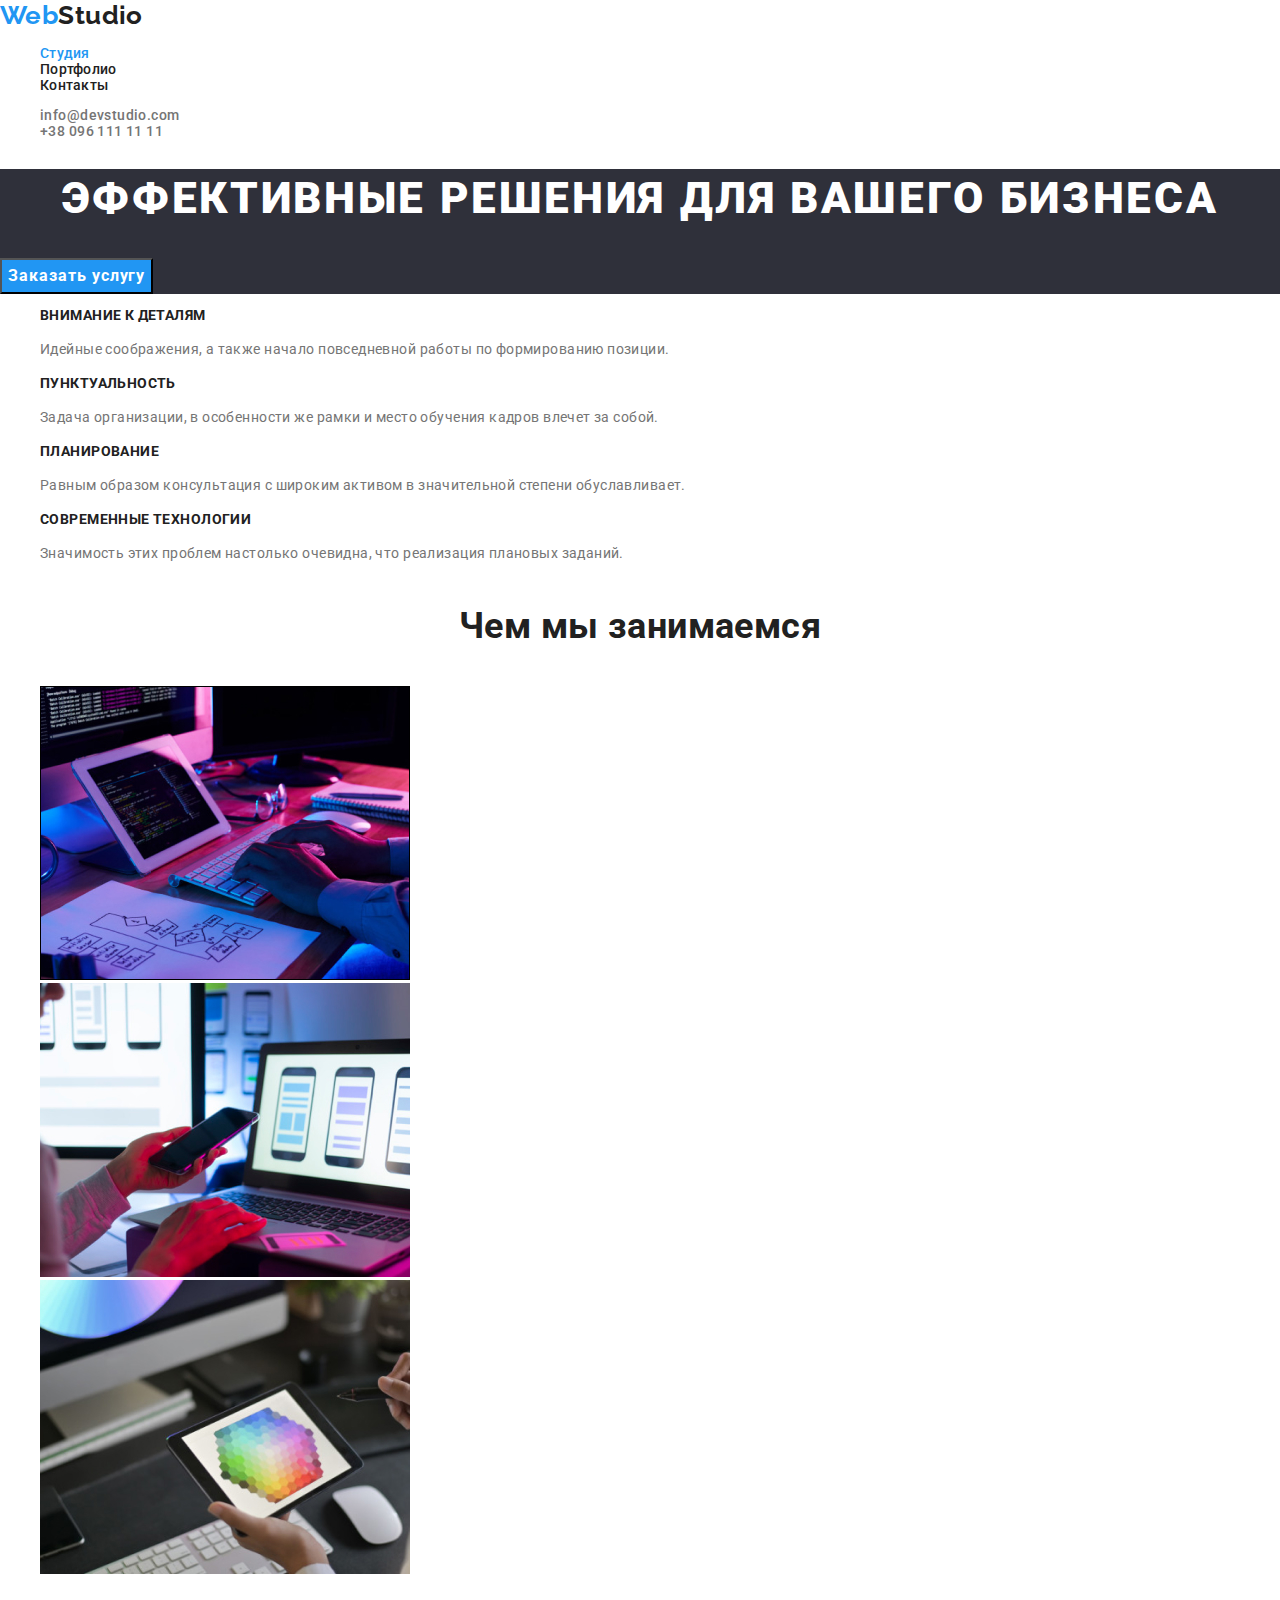
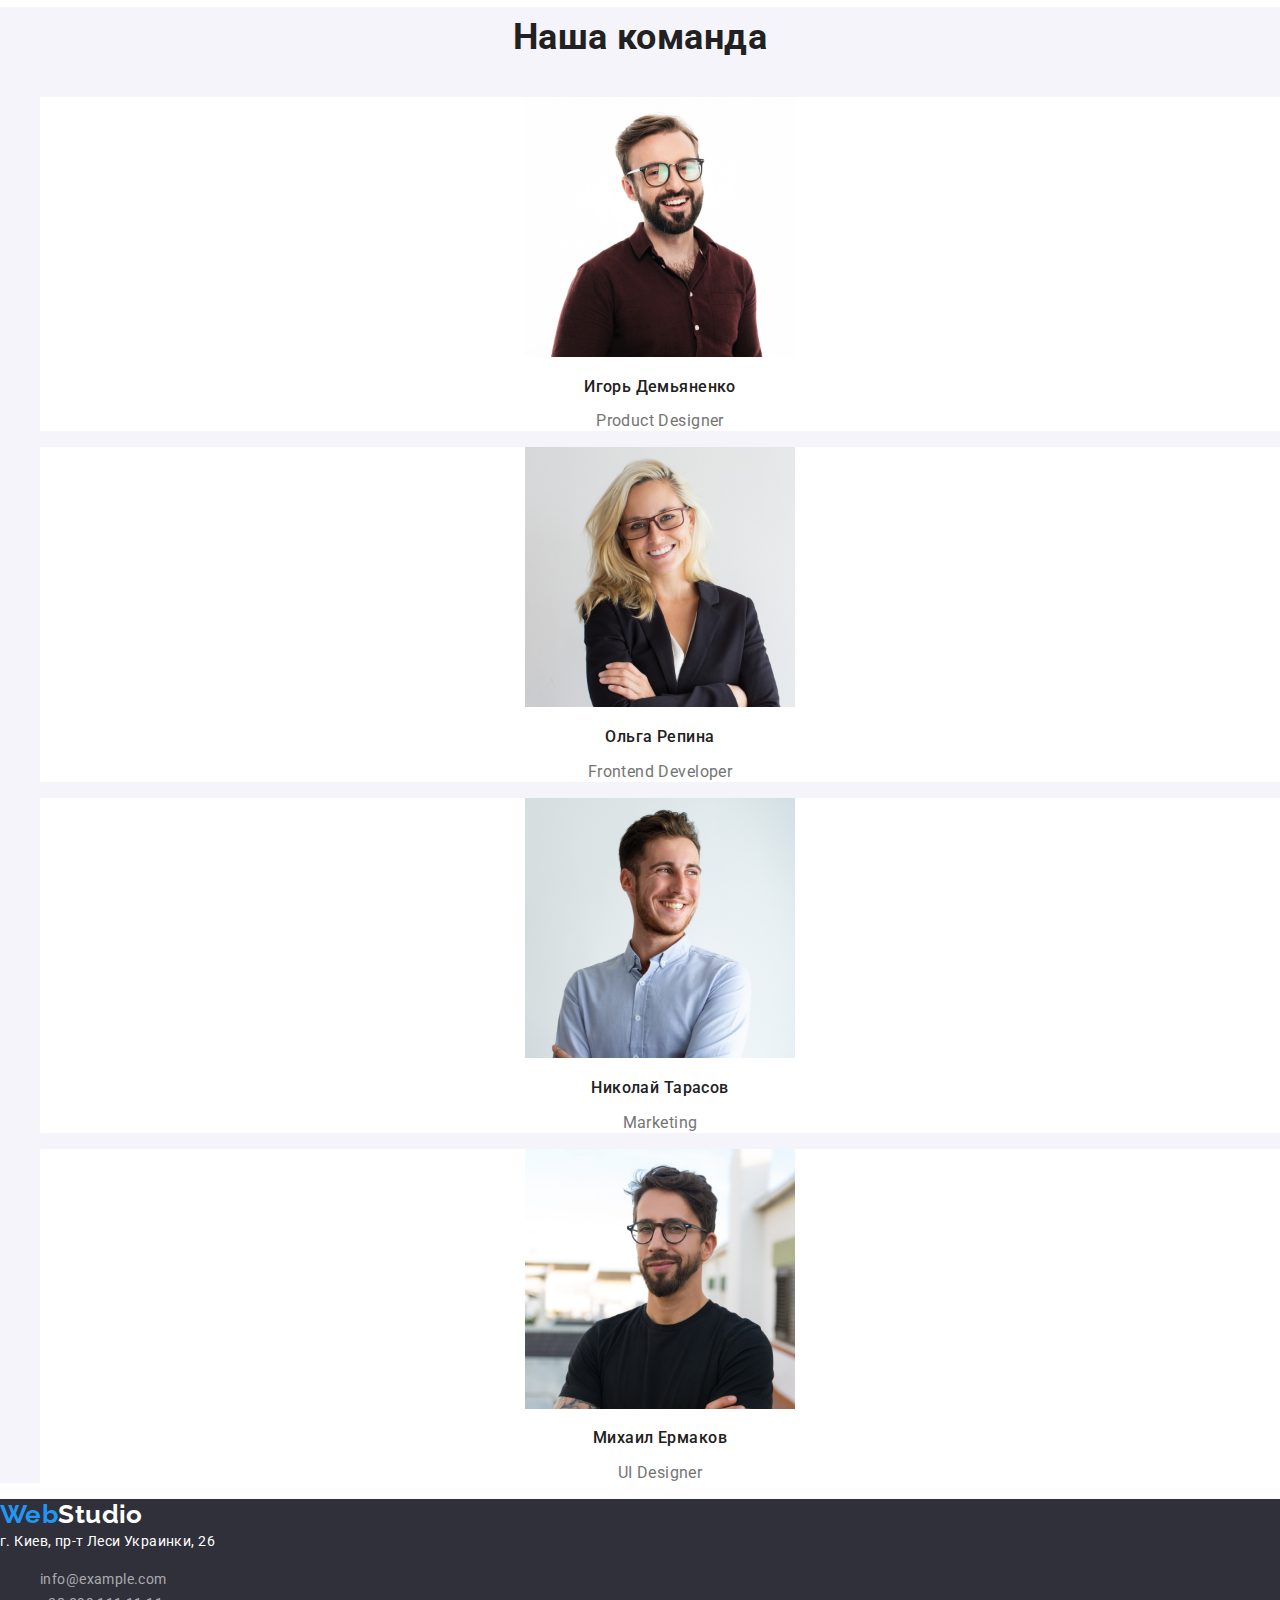
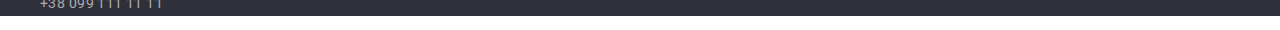
==== index.html @ 25080ac5 "Копирует файлы с 2 ДЗ" ====
<!DOCTYPE html>
<html lang="ru">
<head>
    <meta charset="UTF-8">
    <meta name="viewport" content="width=device-width, initial-scale=1.0">
    <title>Web Studio</title>
    <link rel="stylesheet" href="https://cdnjs.cloudflare.com/ajax/libs/modern-normalize/1.0.0/modern-normalize.min.css">
    <link rel="preconnect" href="https://fonts.gstatic.com">
    <link href="https://fonts.googleapis.com/css2?family=Raleway:wght@700&family=Roboto:wght@400;500;700;900&display=swap"
        rel="stylesheet">
    <link rel="stylesheet" href="./css/styles.css">
</head>
<body>
    <header>

        <nav>
            <a href="./index.html" class="logo list"> <span class="blue">Web</span>Studio</a>
            <ul class="site-nav list">
                <li>
                    <a href="./index.html" class="link current list">Студия</a>
                </li>
                <li>
                    <a href="./Portfolio.html" class="link list">Портфолио</a>
                </li>
                <li>
                    <a href="" class="link list">Контакты</a>
                </li>
            </ul>
        </nav> 

        <ul class="auth-nav list">
            <li>
                <a href="mailto:info@devstudio.com" class="contacts-top list">info@devstudio.com</a>
            </li>
            <li>
                <a href="tel:380961111111" class="contacts-top list">+38 096 111 11 11</a>
            </li>
        </ul>
    </header>

    <main>

    <!-- Герой -->
    <section class="hero">
        <h1 class="hero-title">Эффективные решения для вашего бизнеса</h1>

        <button class="button">Заказать услугу</button>
    </section>

    <!-- Достоинства -->
    <section class="section">
        <h2 class="title-none">Достоинства</h2>

        <ul class="advantage list">
            <li>
                <h3 class="title">Внимание к деталям</h3>
                <p class="text quality">Идейные соображения, а также начало повседневной работы по формированию позиции.</p>
            </li>
            <li>
                <h3 class="title">Пунктуальность</h3>
                <p class="text quality">Задача организации, в особенности же рамки и место обучения кадров влечет за собой.</p>
            </li>
            <li>
                <h3 class="title">Планирование</h3>
                <p class="text quality">Равным образом консультация с широким активом в значительной степени обуславливает.</p>
            </li>
            <li>
                <h3 class="title">Современные технологии</h3>
                <p class="text quality">Значимость этих проблем настолько очевидна, что реализация плановых заданий.</p>
            </li>
        </ul>
    </section>

    <!-- Типы деятельности-->
    <section class="section">
        <h2 class="section-title">Чем мы занимаемся</h2>
        <ul class="capability list">
            <li>
                <img src="./images/Page-proofs.jpg" alt="Верстка" width="370">
            </li>
            <li>
                <img src="./images/Programming.jpg" alt="Программирование" width="370">
            </li>
            <li>
                <img src="./images/Design.jpg" alt="Создание дизайна сайта" width="370">
            </li>
        </ul>
    </section>

    <!-- Команда компании -->
    <section class="section team">
        <h2 class="section-title">Наша команда</h2>

        <ul class="team list">
            <li class="card">
                <img src="./images/Product-Designer.jpg" alt="Фото продук-дизайнера" width="270">
                <h3 class="team-name">Игорь Демьяненко</h3>
                <p lang="en" class="text">Product Designer</p>
            </li>
            <li class="card">
                <img src="./images/Frontend-Developer.jpg" alt="Фото фронтенд-разработчика" width="270">
                <h3 class="team-name">Ольга Репина</h3>
                <p lang="en" class="text">Frontend Developer</p>
            </li>
            <li class="card">
               <img src="./images/Marketing.jpg" alt="Фото маркетолога" width="270">
                <h3 class="team-name">Николай Тарасов</h3>
                <p lang="en" class="text">Marketing</p>
            </li>
            <li class="card">
                <img src="./images/UI-Designer.jpg" alt="Фото дизайнера пользовательского интерфейса" width="270">
                <h3 class="team-name">Михаил Ермаков</h3>
                <p lang="en" class="text">UI Designer</p>
            </li>
        </ul>
    </section>

    </main>

    <footer class="footer">
        <a href="./index.html" class="logo bottom list"> <span class="blue">Web</span>Studio</a>

        <address class="address">
            г. Киев, пр-т Леси Украинки, 26
        </address>

        <ul class="contacts list">
            <li>
                <a href="mailto:info@example.com" class="address contacts-text list">info@example.com</a>
            </li>
            <li>
                <a href="tel:380991111111" class="address contacts-text list">+38 099 111 11 11</a>
            </li>
        </ul>
        
    </footer>
</body>
</html>
---- css/styles.css ----
:root {
  --primary-text-color: #212121;
  --text-color: #757575;
  --accent-color: #2196f3;
  --primary-white-color: #ffffff;
  --another-color: rgba(255, 255, 255, 0.6);
  --secondary-bg-color: #f5f4fa;
  --another-bg-color: #2f303a;

  --primary-font-size: 14px;
  --special-font-weight: 500;
}

body {
  background-color: var(--primary-white-color);
  color: var(--primary-text-color);

  font-size: var(--primary-font-size);
  font-weight: var(--special-font-weight);
  font-family: Roboto, sans-serif;
  letter-spacing: 0.03em;
}

/*Для сброса*/
.list {
  list-style: none;
  text-decoration: none;
}

/*Для скрытия*/
.title-none {
  display: none;
}

/*Логотип*/
.logo {
  color: var(--primary-text-color);
  font-family: Raleway, cursive;

  font-weight: 700;
  font-size: 26px;
  line-height: 1.19;
}

.logo .blue {
  color: var(--accent-color);
}

.logo.bottom {
  color: var(--primary-white-color);
}

/*Навигация сайта*/
.site-nav .link {
  color: var(--primary-text-color);

  line-height: 1.14px;
  letter-spacing: 0.02em;
}

.site-nav .link:hover,
.site-nav .link:focus {
  color: var(--accent-color);
}

.site-nav .link.current {
  color: var(--accent-color);
}

/*Контакты в хедере*/
.contacts-top:hover,
.contacts-top:focus {
  color: var(--accent-color);
}

.contacts-top {
  color: var(--text-color);
}

/*Герой*/
.hero-title {
  color: var(--primary-white-color);

  font-weight: 900;
  font-size: 44px;
  line-height: 1.36;
  text-align: center;
  letter-spacing: 0.06em;
  text-transform: uppercase;
}

.hero {
  background-color: var(--another-bg-color);
}

/*Секции*/
.text {
  color: var(--text-color);
}

.section.team {
  background-color: var(--secondary-bg-color);
}

.team .card {
  background-color: var(--primary-white-color);
}

.section-title {
  font-size: 36px;
  line-height: 1.67;
  text-align: center;
}

.title {
  font-size: inherit;
  line-height: 1.14;
  text-transform: uppercase;
}

.text.quality {
  font-weight: 400;
  line-height: 1.71;
}

.card {
  font-weight: 400;
  font-size: 16px;
  line-height: 1.18;
  text-align: center;
}
.team-name {
  font-weight: var(--special-font-weight);
  font-size: 16px;
}

/*Футер*/
.footer {
  background-color: var(--another-bg-color);
}

.address {
  color: var(--primary-white-color);

  font-style: normal;
  font-weight: 400;
  line-height: 1.71;
}

.address.contacts-text {
  color: var(--another-color);
}

.contacts-text:hover,
.contacts-text:focus {
  color: var(--accent-color);
}

/*Кнопки*/
.button {
  color: var(--primary-white-color);
  background-color: var(--accent-color);

  font-family: inherit;
  font-weight: 700;
  font-size: 16px;
  line-height: 1.87;
  text-align: center;
  letter-spacing: 0.06em;
}

.radio-button {
  background-color: var(--primary-white-color);
}

.radio-button .filter {
  color: var(--primary-text-color);

  font-family: inherit;
  font-weight: var(--special-font-weight);
  font-size: 16px;
  line-height: 1.62;
  letter-spacing: 0.03em;
}

.filter:hover,
.filter:focus {
  background-color: var(--accent-color);
  color: var(--primary-white-color);
}

/*Карточки портфолио*/
.portfolio-example {
  color: var(--primary-text-color);
  background-color: var(--primary-white-color);
}

.project-name {
  font-size: 18px;
  line-height: 2;
  letter-spacing: 0.06em;
}

.project-type {
  font-size: 16px;
  line-height: 1.87;
}
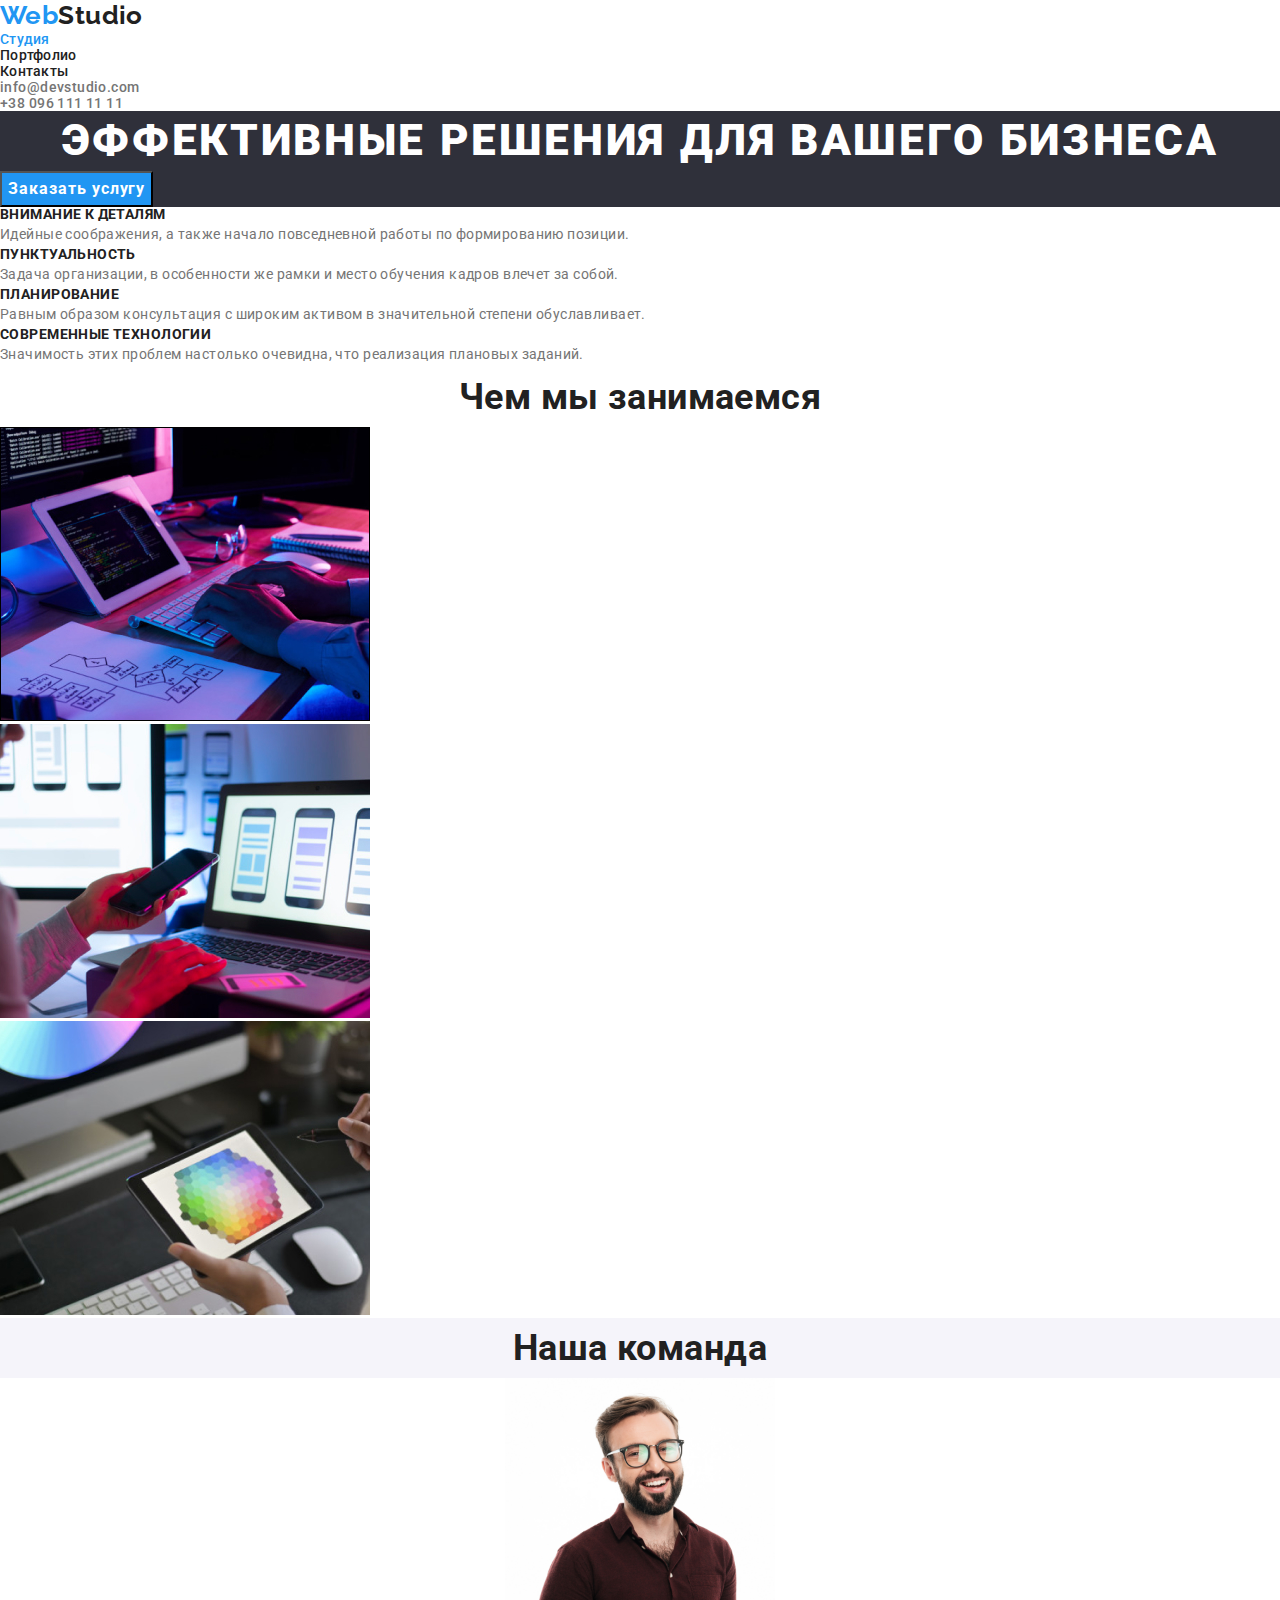
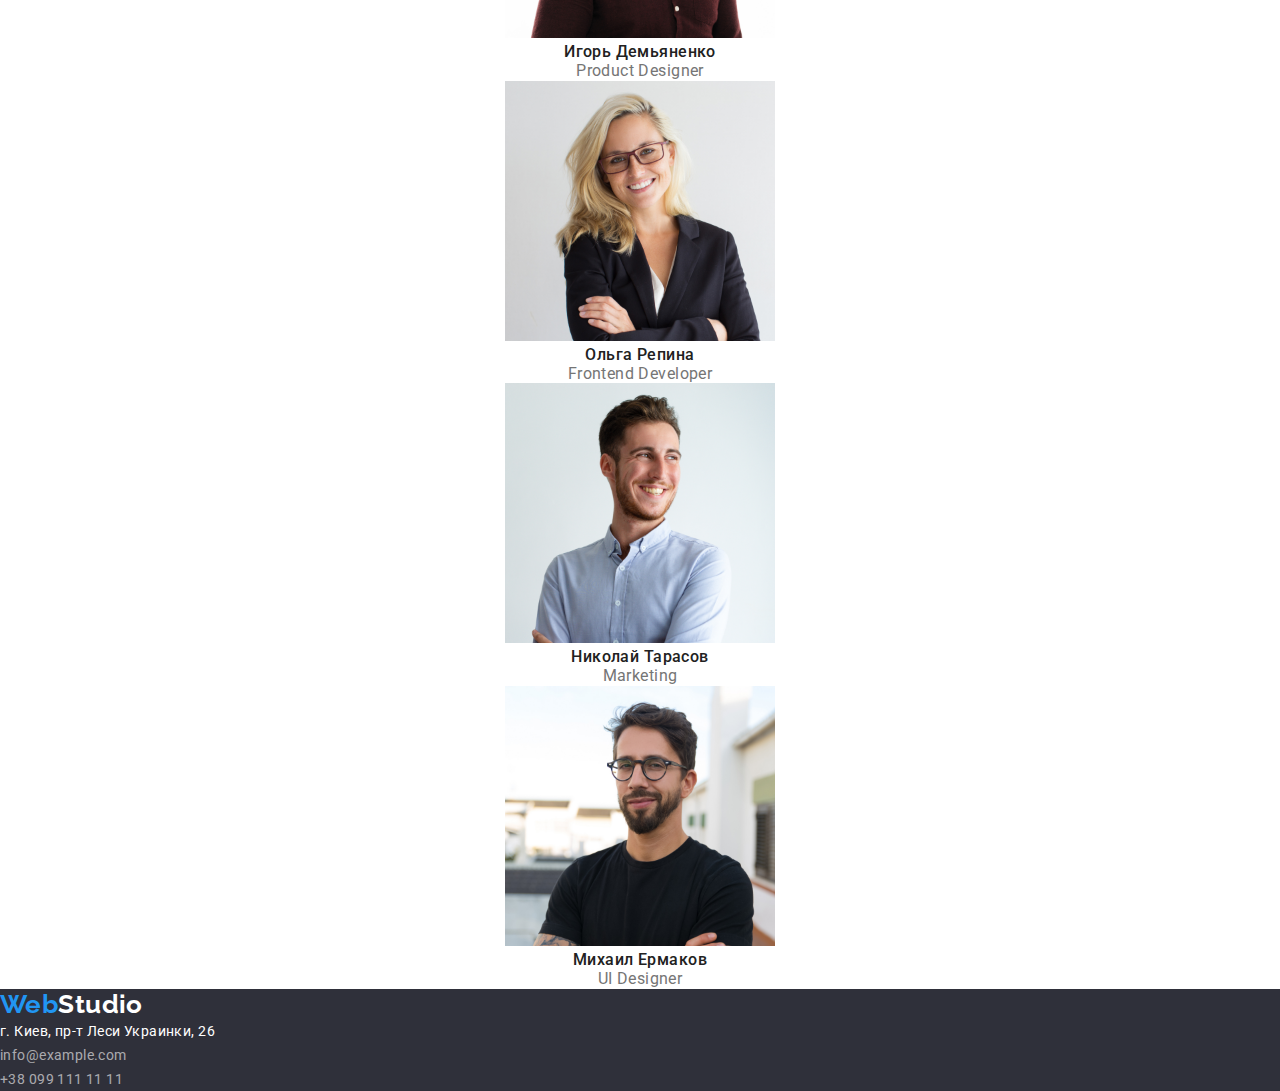
==== commit 7484e135: "CSS reset" ====
--- a/index.html
+++ b/index.html
@@ -49,7 +49,7 @@
 
     <!-- Достоинства -->
     <section class="section">
-        <h2 class="title-none">Достоинства</h2>
+        <h2 class="visually-hidden">Достоинства</h2>
 
         <ul class="advantage list">
             <li>
--- a/css/styles.css
+++ b/css/styles.css
@@ -21,6 +21,20 @@
   letter-spacing: 0.03em;
 }
 
+ul {
+  margin-top: 0;
+  margin-bottom: 0;
+  padding-left: 0;
+}
+
+h1,
+h2,
+h3,
+p {
+  margin-top: 0;
+  margin-bottom: 0;
+}
+
 /*Для сброса*/
 .list {
   list-style: none;
@@ -28,8 +42,12 @@
 }
 
 /*Для скрытия*/
-.title-none {
-  display: none;
+.visually-hidden {
+  position: absolute;
+  clip: rect(0 0 0 0);
+  width: 1px;
+  height: 1px;
+  margin: -1px;
 }
 
 /*Логотип*/
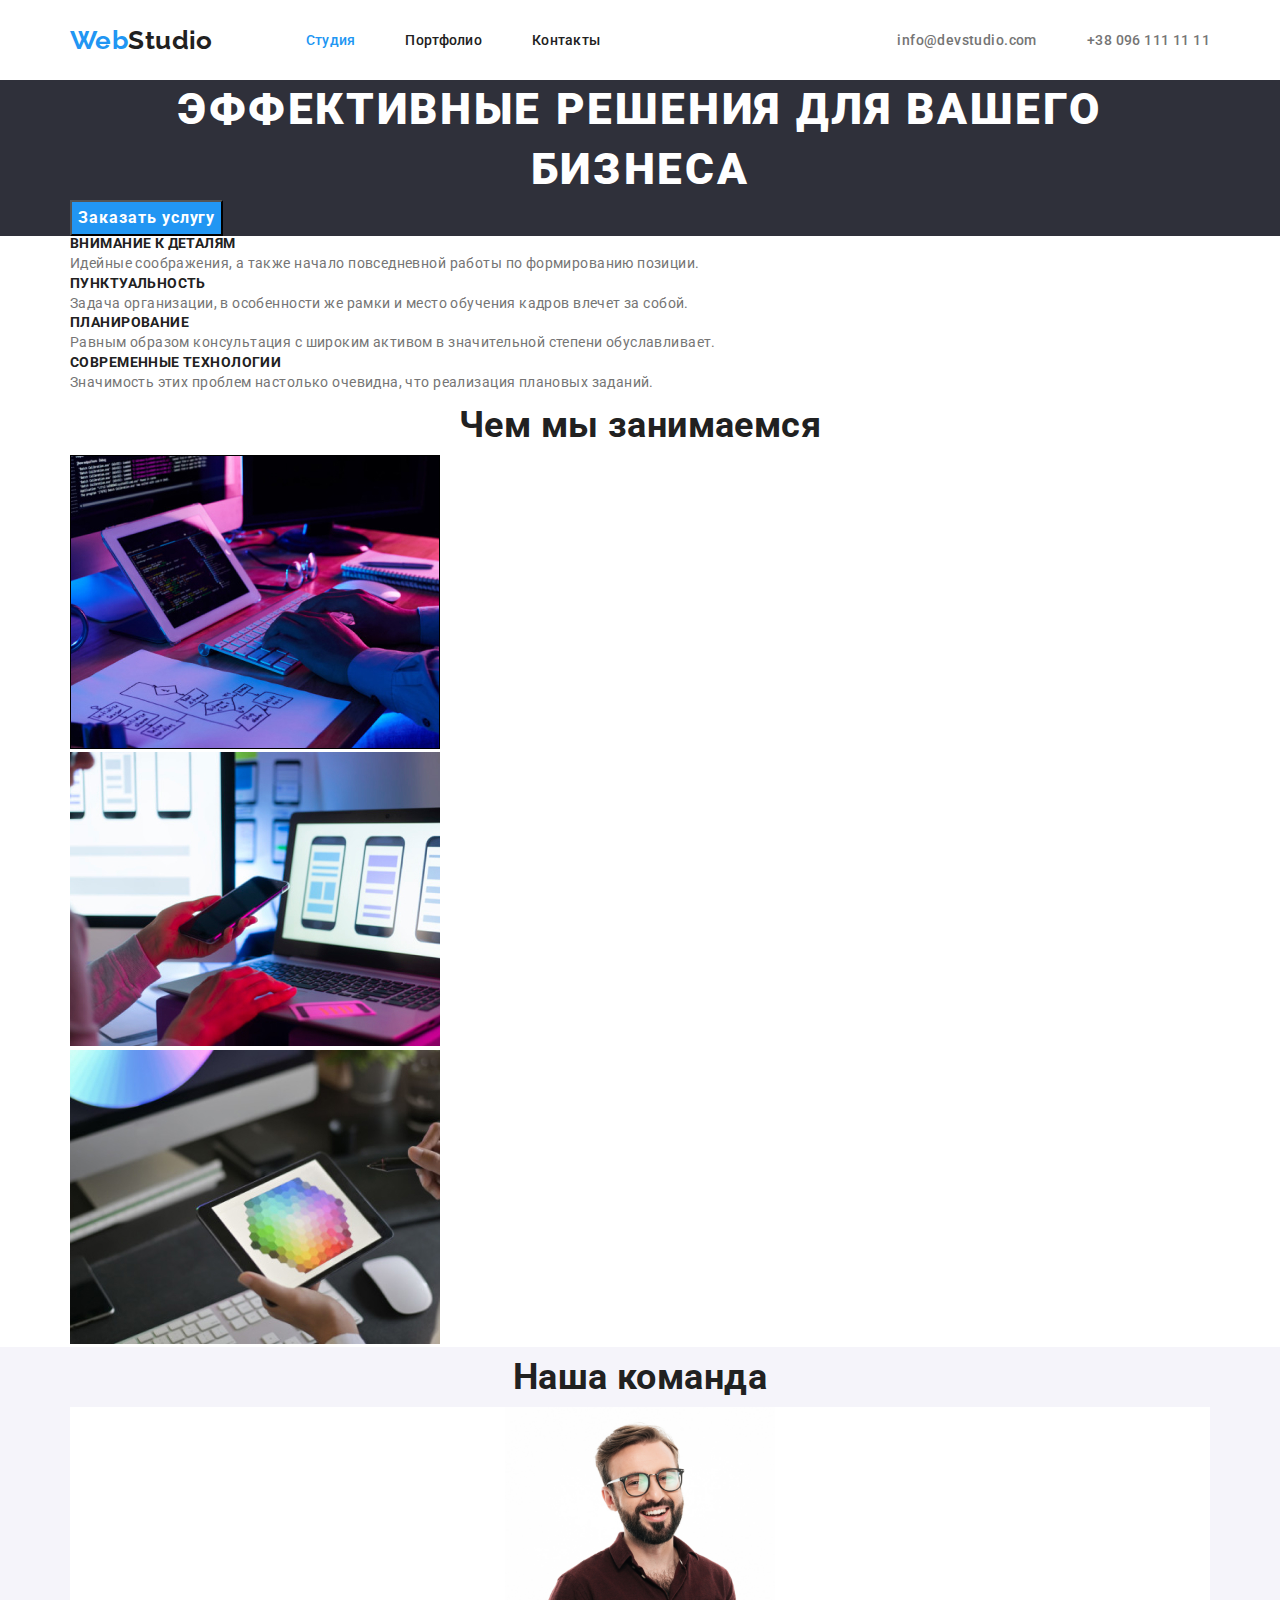
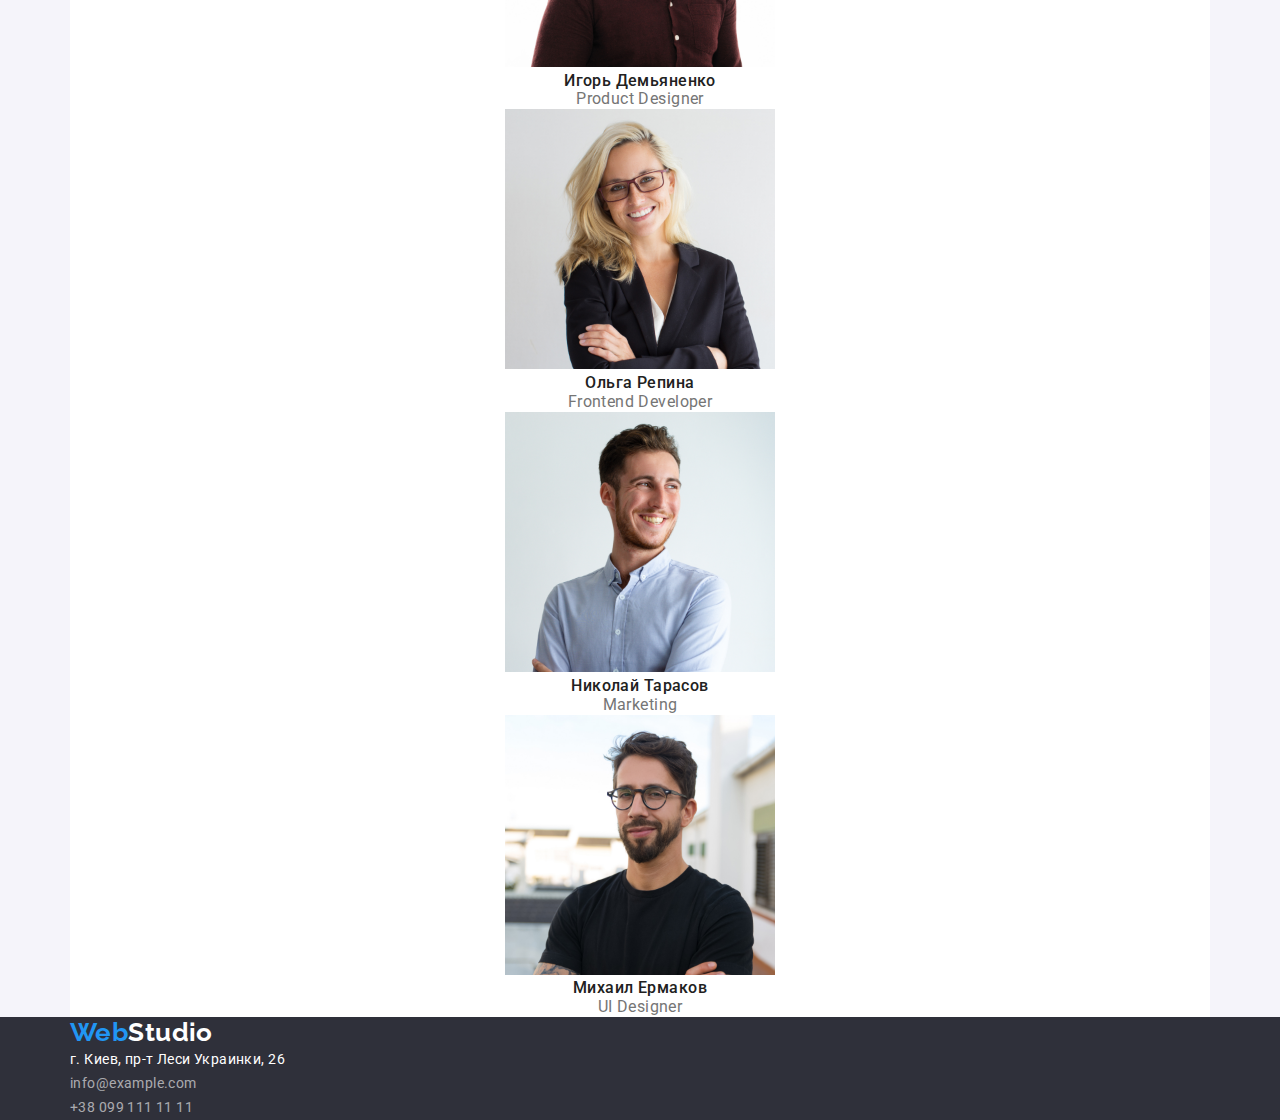
==== commit 0b73abf7: "Оформляет header по ДЗ 3" ====
--- a/index.html
+++ b/index.html
@@ -11,128 +11,140 @@
     <link rel="stylesheet" href="./css/styles.css">
 </head>
 <body>
-    <header>
+    <header class="header">
+        <div class="container">
+            <nav class="common-nav">
+                <a href="./index.html" class="logo top list"> <span class="blue">Web</span>Studio</a>
+                <ul class="site-nav list">
+                    <li class="item">
+                        <a href="./index.html" class="link current list">Студия</a>
+                    </li>
+                    <li class="item">
+                        <a href="./Portfolio.html" class="link list">Портфолио</a>
+                    </li>
+                    <li class="item">
+                        <a href="" class="link list">Контакты</a>
+                    </li>
+                </ul>
 
-        <nav>
-            <a href="./index.html" class="logo list"> <span class="blue">Web</span>Studio</a>
-            <ul class="site-nav list">
-                <li>
-                    <a href="./index.html" class="link current list">Студия</a>
-                </li>
-                <li>
-                    <a href="./Portfolio.html" class="link list">Портфолио</a>
-                </li>
-                <li>
-                    <a href="" class="link list">Контакты</a>
-                </li>
-            </ul>
-        </nav> 
+                <ul class="auth-nav list">
+                    <li class="item">
+                        <a href="mailto:info@devstudio.com" class="contacts-top list">info@devstudio.com</a>
+                    </li>
+                    <li class="item">
+                        <a href="tel:380961111111" class="contacts-top list">+38 096 111 11 11</a>
+                    </li>
+                </ul>
+            </nav> 
 
-        <ul class="auth-nav list">
-            <li>
-                <a href="mailto:info@devstudio.com" class="contacts-top list">info@devstudio.com</a>
-            </li>
-            <li>
-                <a href="tel:380961111111" class="contacts-top list">+38 096 111 11 11</a>
-            </li>
-        </ul>
+        </div>
     </header>
 
     <main>
 
     <!-- Герой -->
     <section class="hero">
-        <h1 class="hero-title">Эффективные решения для вашего бизнеса</h1>
+        <div class="container">
+            <h1 class="hero-title">Эффективные решения для вашего бизнеса</h1>
 
-        <button class="button">Заказать услугу</button>
+            <button class="button">Заказать услугу</button>
+        </div>
     </section>
 
     <!-- Достоинства -->
     <section class="section">
-        <h2 class="visually-hidden">Достоинства</h2>
+        <div class="container">
+            <h2 class="visually-hidden">Достоинства</h2>
 
-        <ul class="advantage list">
-            <li>
-                <h3 class="title">Внимание к деталям</h3>
-                <p class="text quality">Идейные соображения, а также начало повседневной работы по формированию позиции.</p>
-            </li>
-            <li>
-                <h3 class="title">Пунктуальность</h3>
-                <p class="text quality">Задача организации, в особенности же рамки и место обучения кадров влечет за собой.</p>
-            </li>
-            <li>
-                <h3 class="title">Планирование</h3>
-                <p class="text quality">Равным образом консультация с широким активом в значительной степени обуславливает.</p>
-            </li>
-            <li>
-                <h3 class="title">Современные технологии</h3>
-                <p class="text quality">Значимость этих проблем настолько очевидна, что реализация плановых заданий.</p>
-            </li>
-        </ul>
+            <ul class="advantage list">
+                <li>
+                    <h3 class="title">Внимание к деталям</h3>
+                    <p class="text quality">Идейные соображения, а также начало повседневной работы по формированию позиции.</p>
+                </li>
+                <li>
+                    <h3 class="title">Пунктуальность</h3>
+                    <p class="text quality">Задача организации, в особенности же рамки и место обучения кадров влечет за собой.</p>
+                </li>
+                <li>
+                    <h3 class="title">Планирование</h3>
+                    <p class="text quality">Равным образом консультация с широким активом в значительной степени обуславливает.</p>
+                </li>
+                <li>
+                    <h3 class="title">Современные технологии</h3>
+                    <p class="text quality">Значимость этих проблем настолько очевидна, что реализация плановых заданий.</p>
+                </li>
+            </ul>
+        </div>
     </section>
 
     <!-- Типы деятельности-->
     <section class="section">
-        <h2 class="section-title">Чем мы занимаемся</h2>
-        <ul class="capability list">
-            <li>
-                <img src="./images/Page-proofs.jpg" alt="Верстка" width="370">
-            </li>
-            <li>
-                <img src="./images/Programming.jpg" alt="Программирование" width="370">
-            </li>
-            <li>
-                <img src="./images/Design.jpg" alt="Создание дизайна сайта" width="370">
-            </li>
-        </ul>
+        <div class="container">
+            <h2 class="section-title">Чем мы занимаемся</h2>
+            <ul class="capability list">
+                <li>
+                    <img src="./images/Page-proofs.jpg" alt="Верстка" width="370">
+                </li>
+                <li>
+                    <img src="./images/Programming.jpg" alt="Программирование" width="370">
+                </li>
+                <li>
+                    <img src="./images/Design.jpg" alt="Создание дизайна сайта" width="370">
+                </li>
+            </ul>
+        </div>
     </section>
 
     <!-- Команда компании -->
     <section class="section team">
-        <h2 class="section-title">Наша команда</h2>
+        <div class="container">
+            <h2 class="section-title">Наша команда</h2>
 
-        <ul class="team list">
-            <li class="card">
-                <img src="./images/Product-Designer.jpg" alt="Фото продук-дизайнера" width="270">
-                <h3 class="team-name">Игорь Демьяненко</h3>
-                <p lang="en" class="text">Product Designer</p>
-            </li>
-            <li class="card">
-                <img src="./images/Frontend-Developer.jpg" alt="Фото фронтенд-разработчика" width="270">
-                <h3 class="team-name">Ольга Репина</h3>
-                <p lang="en" class="text">Frontend Developer</p>
-            </li>
-            <li class="card">
-               <img src="./images/Marketing.jpg" alt="Фото маркетолога" width="270">
-                <h3 class="team-name">Николай Тарасов</h3>
-                <p lang="en" class="text">Marketing</p>
-            </li>
-            <li class="card">
-                <img src="./images/UI-Designer.jpg" alt="Фото дизайнера пользовательского интерфейса" width="270">
-                <h3 class="team-name">Михаил Ермаков</h3>
-                <p lang="en" class="text">UI Designer</p>
-            </li>
-        </ul>
+            <ul class="team list">
+                <li class="card">
+                    <img src="./images/Product-Designer.jpg" alt="Фото продук-дизайнера" width="270">
+                    <h3 class="team-name">Игорь Демьяненко</h3>
+                    <p lang="en" class="text">Product Designer</p>
+                </li>
+                <li class="card">
+                    <img src="./images/Frontend-Developer.jpg" alt="Фото фронтенд-разработчика" width="270">
+                    <h3 class="team-name">Ольга Репина</h3>
+                    <p lang="en" class="text">Frontend Developer</p>
+                </li>
+                <li class="card">
+                <img src="./images/Marketing.jpg" alt="Фото маркетолога" width="270">
+                    <h3 class="team-name">Николай Тарасов</h3>
+                    <p lang="en" class="text">Marketing</p>
+                </li>
+                <li class="card">
+                    <img src="./images/UI-Designer.jpg" alt="Фото дизайнера пользовательского интерфейса" width="270">
+                    <h3 class="team-name">Михаил Ермаков</h3>
+                    <p lang="en" class="text">UI Designer</p>
+                </li>
+            </ul>
+        </div>
     </section>
 
     </main>
 
     <footer class="footer">
-        <a href="./index.html" class="logo bottom list"> <span class="blue">Web</span>Studio</a>
+        <div class="container">
+            <a href="./index.html" class="logo bottom list"> <span class="blue">Web</span>Studio</a>
 
-        <address class="address">
-            г. Киев, пр-т Леси Украинки, 26
-        </address>
+            <address class="address">
+                г. Киев, пр-т Леси Украинки, 26
+            </address>
 
-        <ul class="contacts list">
-            <li>
-                <a href="mailto:info@example.com" class="address contacts-text list">info@example.com</a>
-            </li>
-            <li>
-                <a href="tel:380991111111" class="address contacts-text list">+38 099 111 11 11</a>
-            </li>
-        </ul>
+            <ul class="contacts list">
+                <li>
+                    <a href="mailto:info@example.com" class="address contacts-text list">info@example.com</a>
+                </li>
+                <li>
+                    <a href="tel:380991111111" class="address contacts-text list">+38 099 111 11 11</a>
+                </li>
+            </ul>
         
+        </div>
     </footer>
 </body>
 </html>--- a/css/styles.css
+++ b/css/styles.css
@@ -35,6 +35,13 @@
   margin-bottom: 0;
 }
 
+.container {
+  width: 1170px;
+  margin-left: auto;
+  margin-right: auto;
+  padding: 0 15px;
+}
+
 /*Для сброса*/
 .list {
   list-style: none;
@@ -60,6 +67,9 @@
   line-height: 1.19;
 }
 
+.logo.top {
+  margin-right: 93px;
+}
 .logo .blue {
   color: var(--accent-color);
 }
@@ -69,6 +79,25 @@
 }
 
 /*Навигация сайта*/
+.common-nav {
+  display: flex;
+  align-items: center;
+}
+
+.site-nav {
+  display: flex;
+}
+
+.common-nav .item:not(:last-child) {
+  margin-right: 50px;
+}
+
+.common-nav .item {
+  display: block;
+  padding-top: 32px;
+  padding-bottom: 32px;
+}
+
 .site-nav .link {
   color: var(--primary-text-color);
 
@@ -86,6 +115,11 @@
 }
 
 /*Контакты в хедере*/
+.auth-nav {
+  display: flex;
+  margin-left: auto;
+}
+
 .contacts-top:hover,
 .contacts-top:focus {
   color: var(--accent-color);
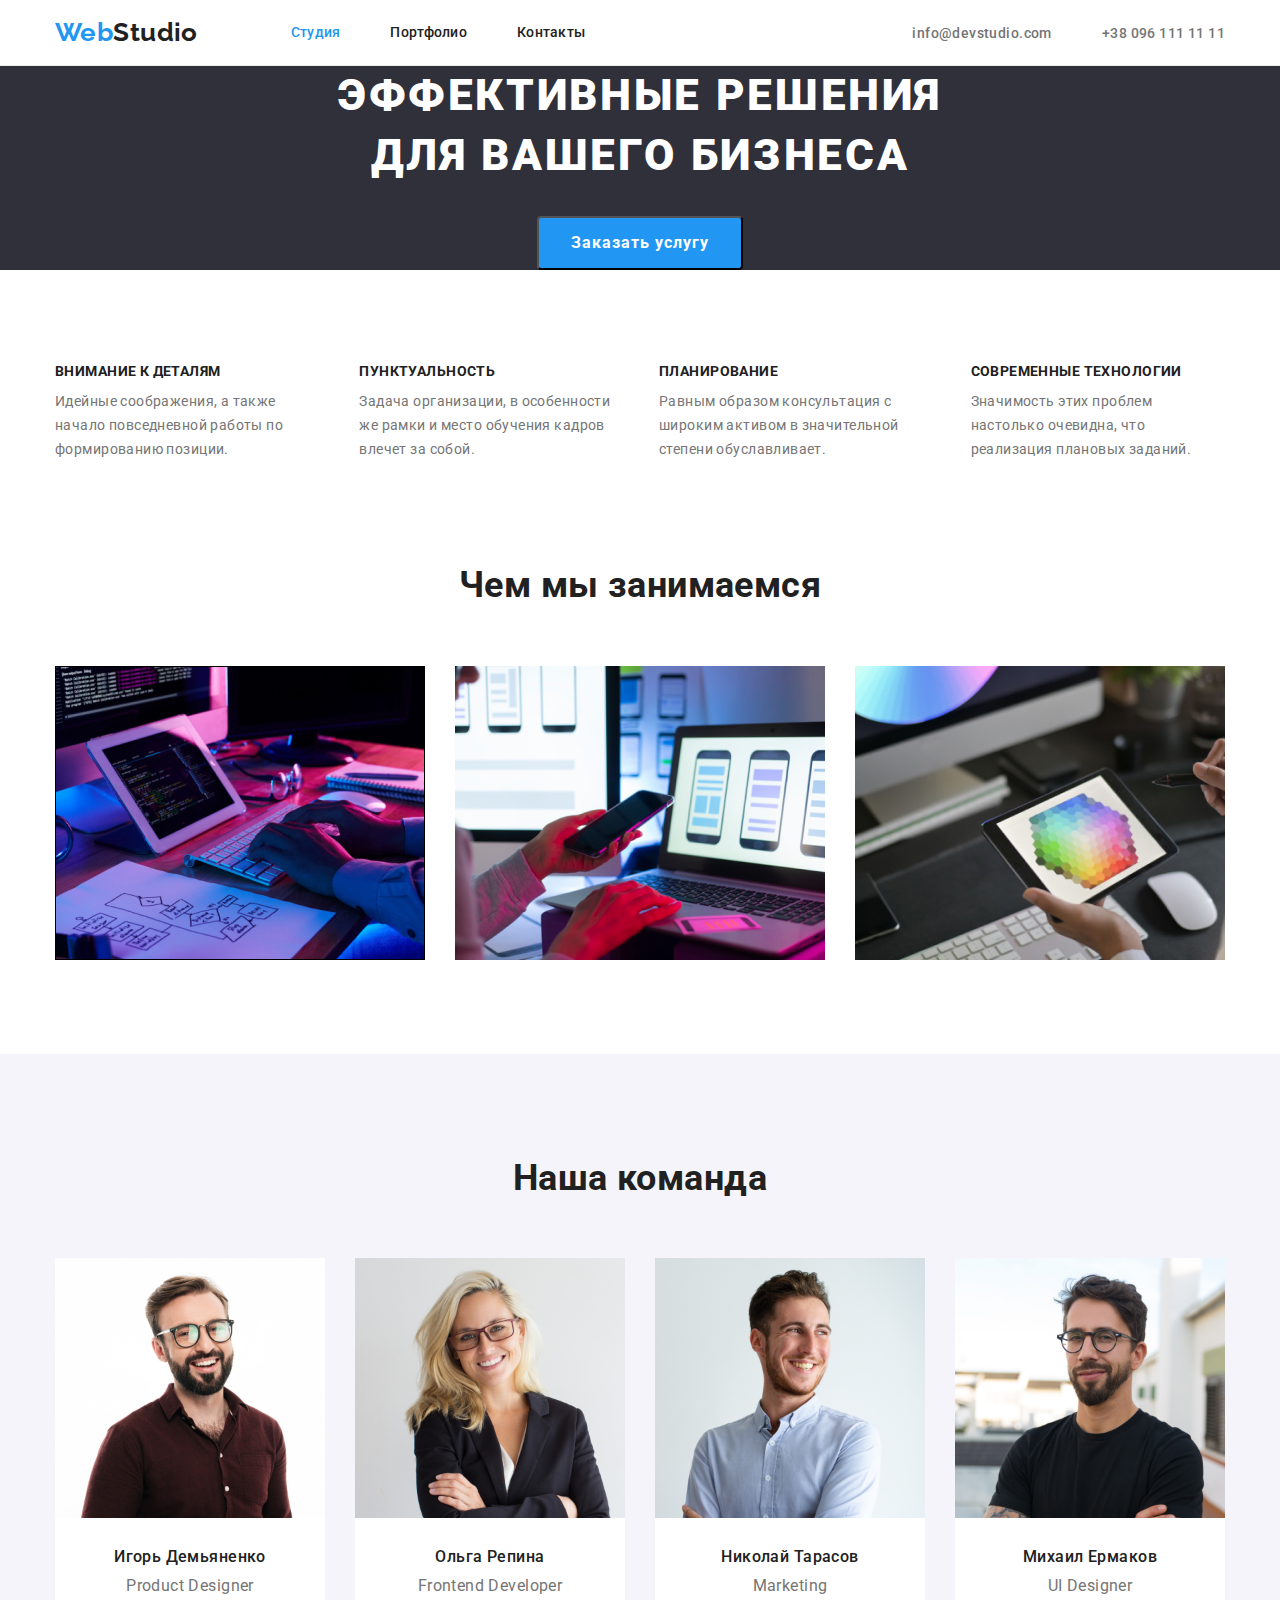
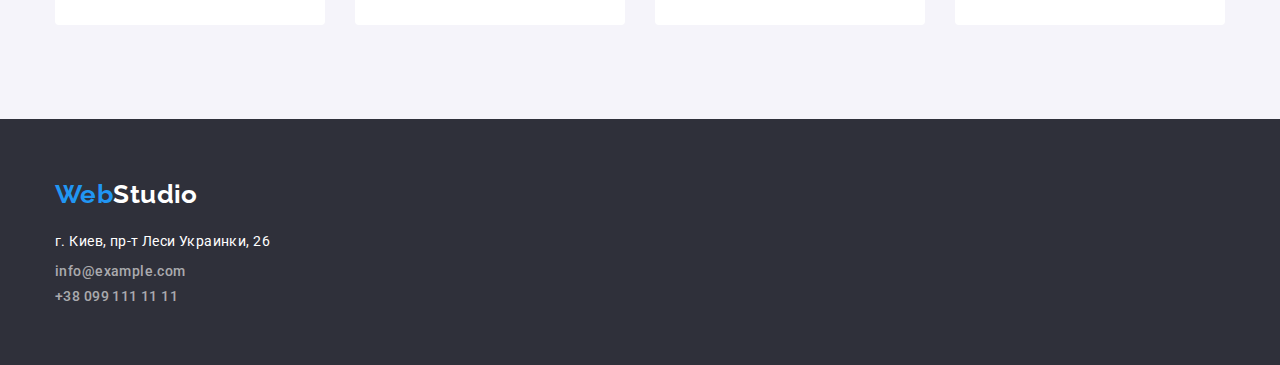
==== commit fdf87e4e: "Структурирует все согласно ДЗ 3" ====
--- a/index.html
+++ b/index.html
@@ -13,8 +13,8 @@
 <body>
     <header class="header">
         <div class="container">
+            <a href="./index.html" class="logo top list"> <span class="blue">Web</span>Studio</a>
             <nav class="common-nav">
-                <a href="./index.html" class="logo top list"> <span class="blue">Web</span>Studio</a>
                 <ul class="site-nav list">
                     <li class="item">
                         <a href="./index.html" class="link current list">Студия</a>
@@ -26,16 +26,16 @@
                         <a href="" class="link list">Контакты</a>
                     </li>
                 </ul>
+            </nav> 
 
-                <ul class="auth-nav list">
-                    <li class="item">
-                        <a href="mailto:info@devstudio.com" class="contacts-top list">info@devstudio.com</a>
-                    </li>
-                    <li class="item">
-                        <a href="tel:380961111111" class="contacts-top list">+38 096 111 11 11</a>
-                    </li>
-                </ul>
-            </nav> 
+            <ul class="auth-nav list">
+                <li class="item">
+                    <a href="mailto:info@devstudio.com" class="contacts-top list">info@devstudio.com</a>
+                </li>
+                <li class="item">
+                    <a href="tel:380961111111" class="contacts-top list">+38 096 111 11 11</a>
+                </li>
+            </ul>
 
         </div>
     </header>
@@ -45,31 +45,34 @@
     <!-- Герой -->
     <section class="hero">
         <div class="container">
-            <h1 class="hero-title">Эффективные решения для вашего бизнеса</h1>
+            <h1 class="hero-title">Эффективные решения 
+                <br> 
+                для вашего бизнеса
+            </h1>
 
             <button class="button">Заказать услугу</button>
         </div>
     </section>
 
     <!-- Достоинства -->
-    <section class="section">
+    <section class="section advantage">
         <div class="container">
             <h2 class="visually-hidden">Достоинства</h2>
 
-            <ul class="advantage list">
-                <li>
+            <ul class="list">
+                <li class="item">
                     <h3 class="title">Внимание к деталям</h3>
                     <p class="text quality">Идейные соображения, а также начало повседневной работы по формированию позиции.</p>
                 </li>
-                <li>
+                <li class="item">
                     <h3 class="title">Пунктуальность</h3>
                     <p class="text quality">Задача организации, в особенности же рамки и место обучения кадров влечет за собой.</p>
                 </li>
-                <li>
+                <li class="item">
                     <h3 class="title">Планирование</h3>
                     <p class="text quality">Равным образом консультация с широким активом в значительной степени обуславливает.</p>
                 </li>
-                <li>
+                <li class="item">
                     <h3 class="title">Современные технологии</h3>
                     <p class="text quality">Значимость этих проблем настолько очевидна, что реализация плановых заданий.</p>
                 </li>
@@ -78,17 +81,17 @@
     </section>
 
     <!-- Типы деятельности-->
-    <section class="section">
+    <section class="section capability">
         <div class="container">
             <h2 class="section-title">Чем мы занимаемся</h2>
-            <ul class="capability list">
-                <li>
+            <ul class="list">
+                <li class="item">
                     <img src="./images/Page-proofs.jpg" alt="Верстка" width="370">
                 </li>
-                <li>
+                <li class="item">
                     <img src="./images/Programming.jpg" alt="Программирование" width="370">
                 </li>
-                <li>
+                <li class="item">
                     <img src="./images/Design.jpg" alt="Создание дизайна сайта" width="370">
                 </li>
             </ul>
@@ -100,23 +103,23 @@
         <div class="container">
             <h2 class="section-title">Наша команда</h2>
 
-            <ul class="team list">
-                <li class="card">
+            <ul class="list">
+                <li class="item">
                     <img src="./images/Product-Designer.jpg" alt="Фото продук-дизайнера" width="270">
                     <h3 class="team-name">Игорь Демьяненко</h3>
                     <p lang="en" class="text">Product Designer</p>
                 </li>
-                <li class="card">
+                <li class="item">
                     <img src="./images/Frontend-Developer.jpg" alt="Фото фронтенд-разработчика" width="270">
                     <h3 class="team-name">Ольга Репина</h3>
                     <p lang="en" class="text">Frontend Developer</p>
                 </li>
-                <li class="card">
+                <li class="item">
                 <img src="./images/Marketing.jpg" alt="Фото маркетолога" width="270">
                     <h3 class="team-name">Николай Тарасов</h3>
                     <p lang="en" class="text">Marketing</p>
                 </li>
-                <li class="card">
+                <li class="item">
                     <img src="./images/UI-Designer.jpg" alt="Фото дизайнера пользовательского интерфейса" width="270">
                     <h3 class="team-name">Михаил Ермаков</h3>
                     <p lang="en" class="text">UI Designer</p>
@@ -136,11 +139,11 @@
             </address>
 
             <ul class="contacts list">
-                <li>
-                    <a href="mailto:info@example.com" class="address contacts-text list">info@example.com</a>
+                <li class="item">
+                    <a href="mailto:info@example.com" class="contacts-text list">info@example.com</a>
                 </li>
-                <li>
-                    <a href="tel:380991111111" class="address contacts-text list">+38 099 111 11 11</a>
+                <li class="item">
+                    <a href="tel:380991111111" class="contacts-text list">+38 099 111 11 11</a>
                 </li>
             </ul>
         
--- a/css/styles.css
+++ b/css/styles.css
@@ -35,11 +35,32 @@
   margin-bottom: 0;
 }
 
+/*Главные*/
 .container {
-  width: 1170px;
+  width: 1200px;
   margin-left: auto;
   margin-right: auto;
   padding: 0 15px;
+}
+
+.section {
+  padding: 94px 0px;
+}
+
+.section-title {
+  margin-bottom: 50px;
+
+  font-size: 36px;
+  line-height: 1.67;
+  text-align: center;
+}
+
+.item:not(:last-child) {
+  margin-right: 30px;
+}
+
+.text {
+  color: var(--text-color);
 }
 
 /*Для сброса*/
@@ -57,7 +78,7 @@
   margin: -1px;
 }
 
-/*Логотип*/
+/*Навигация сайта*/
 .logo {
   color: var(--primary-text-color);
   font-family: Raleway, cursive;
@@ -74,12 +95,11 @@
   color: var(--accent-color);
 }
 
-.logo.bottom {
-  color: var(--primary-white-color);
-}
-
-/*Навигация сайта*/
-.common-nav {
+.header {
+  border-bottom: 1px solid #ececec;
+}
+
+.header .container {
   display: flex;
   align-items: center;
 }
@@ -92,13 +112,11 @@
   margin-right: 50px;
 }
 
-.common-nav .item {
+.site-nav .link {
   display: block;
   padding-top: 32px;
   padding-bottom: 32px;
-}
-
-.site-nav .link {
+
   color: var(--primary-text-color);
 
   line-height: 1.14px;
@@ -120,6 +138,10 @@
   margin-left: auto;
 }
 
+.auth-nav .item:not(:last-child) {
+  margin-right: 50px;
+}
+
 .contacts-top:hover,
 .contacts-top:focus {
   color: var(--accent-color);
@@ -131,6 +153,8 @@
 
 /*Герой*/
 .hero-title {
+  margin-bottom: 30px;
+
   color: var(--primary-white-color);
 
   font-weight: 900;
@@ -142,56 +166,117 @@
 }
 
 .hero {
+  text-align: center;
   background-color: var(--another-bg-color);
 }
 
-/*Секции*/
-.text {
-  color: var(--text-color);
-}
-
-.section.team {
-  background-color: var(--secondary-bg-color);
-}
-
-.team .card {
-  background-color: var(--primary-white-color);
-}
-
-.section-title {
-  font-size: 36px;
-  line-height: 1.67;
-  text-align: center;
-}
-
-.title {
+.button {
+  border-radius: 4px;
+  padding: 10px 32px;
+  outline: transparent;
+
+  color: var(--primary-white-color);
+  background-color: var(--accent-color);
+
+  cursor: pointer;
+
+  font-family: inherit;
+  font-weight: 700;
+  font-size: 16px;
+  line-height: 1.87;
+  text-align: center;
+  letter-spacing: 0.06em;
+}
+
+/*Секция достоинства*/
+.advantage .container {
+  display: flex;
+}
+
+.advantage .list {
+  display: flex;
+}
+
+.advantage .title {
+  margin-bottom: 10px;
+
   font-size: inherit;
   line-height: 1.14;
   text-transform: uppercase;
 }
 
 .text.quality {
+  text-align: left;
   font-weight: 400;
   line-height: 1.71;
 }
 
-.card {
+/*Секция тип деятельности */
+.section.capability {
+  padding-top: 0px;
+}
+
+.capability .list {
+  display: flex;
+}
+
+.item img {
+  display: block;
+}
+
+/* Секция команда компании */
+.section.team {
+  background-color: var(--secondary-bg-color);
+}
+
+.team .list {
+  display: flex;
+}
+
+.team .item {
+  width: 270px;
+  border-bottom-left-radius: 4px;
+  border-bottom-right-radius: 4px;
+
+  background-color: var(--primary-white-color);
   font-weight: 400;
   font-size: 16px;
   line-height: 1.18;
   text-align: center;
 }
+
 .team-name {
+  margin-top: 30px;
+  margin-bottom: 10px;
+
   font-weight: var(--special-font-weight);
   font-size: 16px;
 }
 
+.team .text {
+  margin-bottom: 30px;
+}
+
 /*Футер*/
+.footer .container {
+  padding-top: 60px;
+  padding-bottom: 60px;
+}
+
 .footer {
   background-color: var(--another-bg-color);
 }
 
+.logo.bottom {
+  display: block;
+  margin-bottom: 20px;
+
+  color: var(--primary-white-color);
+}
+
 .address {
+  margin-bottom: 9px;
+
   color: var(--primary-white-color);
 
   font-style: normal;
@@ -199,7 +284,14 @@
   line-height: 1.71;
 }
 
-.address.contacts-text {
+.contacts .item:not(:last-child) {
+  margin-bottom: 9px;
+  margin-right: auto;
+}
+
+.contacts-text {
+  display: block;
+
   color: var(--another-color);
 }
 
@@ -208,24 +300,24 @@
   color: var(--accent-color);
 }
 
-/*Кнопки*/
-.button {
-  color: var(--primary-white-color);
-  background-color: var(--accent-color);
-
-  font-family: inherit;
-  font-weight: 700;
-  font-size: 16px;
-  line-height: 1.87;
-  text-align: center;
-  letter-spacing: 0.06em;
-}
-
+/*Кнопки портфолио*/
 .radio-button {
+  display: flex;
+  justify-content: center;
+  margin-bottom: 50px;
+
   background-color: var(--primary-white-color);
 }
 
+.radio-button .item:not(:last-child) {
+  margin-right: 8px;
+}
+
 .radio-button .filter {
+  border: none;
+  padding: 6px 22px;
+
+  background-color: var(--secondary-bg-color);
   color: var(--primary-text-color);
 
   font-family: inherit;
@@ -241,13 +333,36 @@
   color: var(--primary-white-color);
 }
 
-/*Карточки портфолио*/
+/* Карточки портфолио */
+.card-set.list {
+  display: flex;
+  flex-wrap: wrap;
+  margin-right: -30px;
+}
+
+.card-item {
+  max-width: 370px;
+  margin-right: 30px;
+  margin-bottom: 30px;
+  flex-basis: calc((100% - 60px) / 3);
+}
+
+.card-item:nth-child(3n) {
+  margin-right: 0px;
+}
+
+.card-item:nth-last-child(-n + 3) {
+  margin-bottom: 0px;
+}
+
 .portfolio-example {
   color: var(--primary-text-color);
   background-color: var(--primary-white-color);
 }
 
 .project-name {
+  margin-bottom: 4px;
+
   font-size: 18px;
   line-height: 2;
   letter-spacing: 0.06em;
@@ -257,3 +372,12 @@
   font-size: 16px;
   line-height: 1.87;
 }
+
+.info {
+  border: 1px solid #eeeeee;
+  padding: 20px 24px;
+}
+
+.card-item img {
+  display: block;
+}
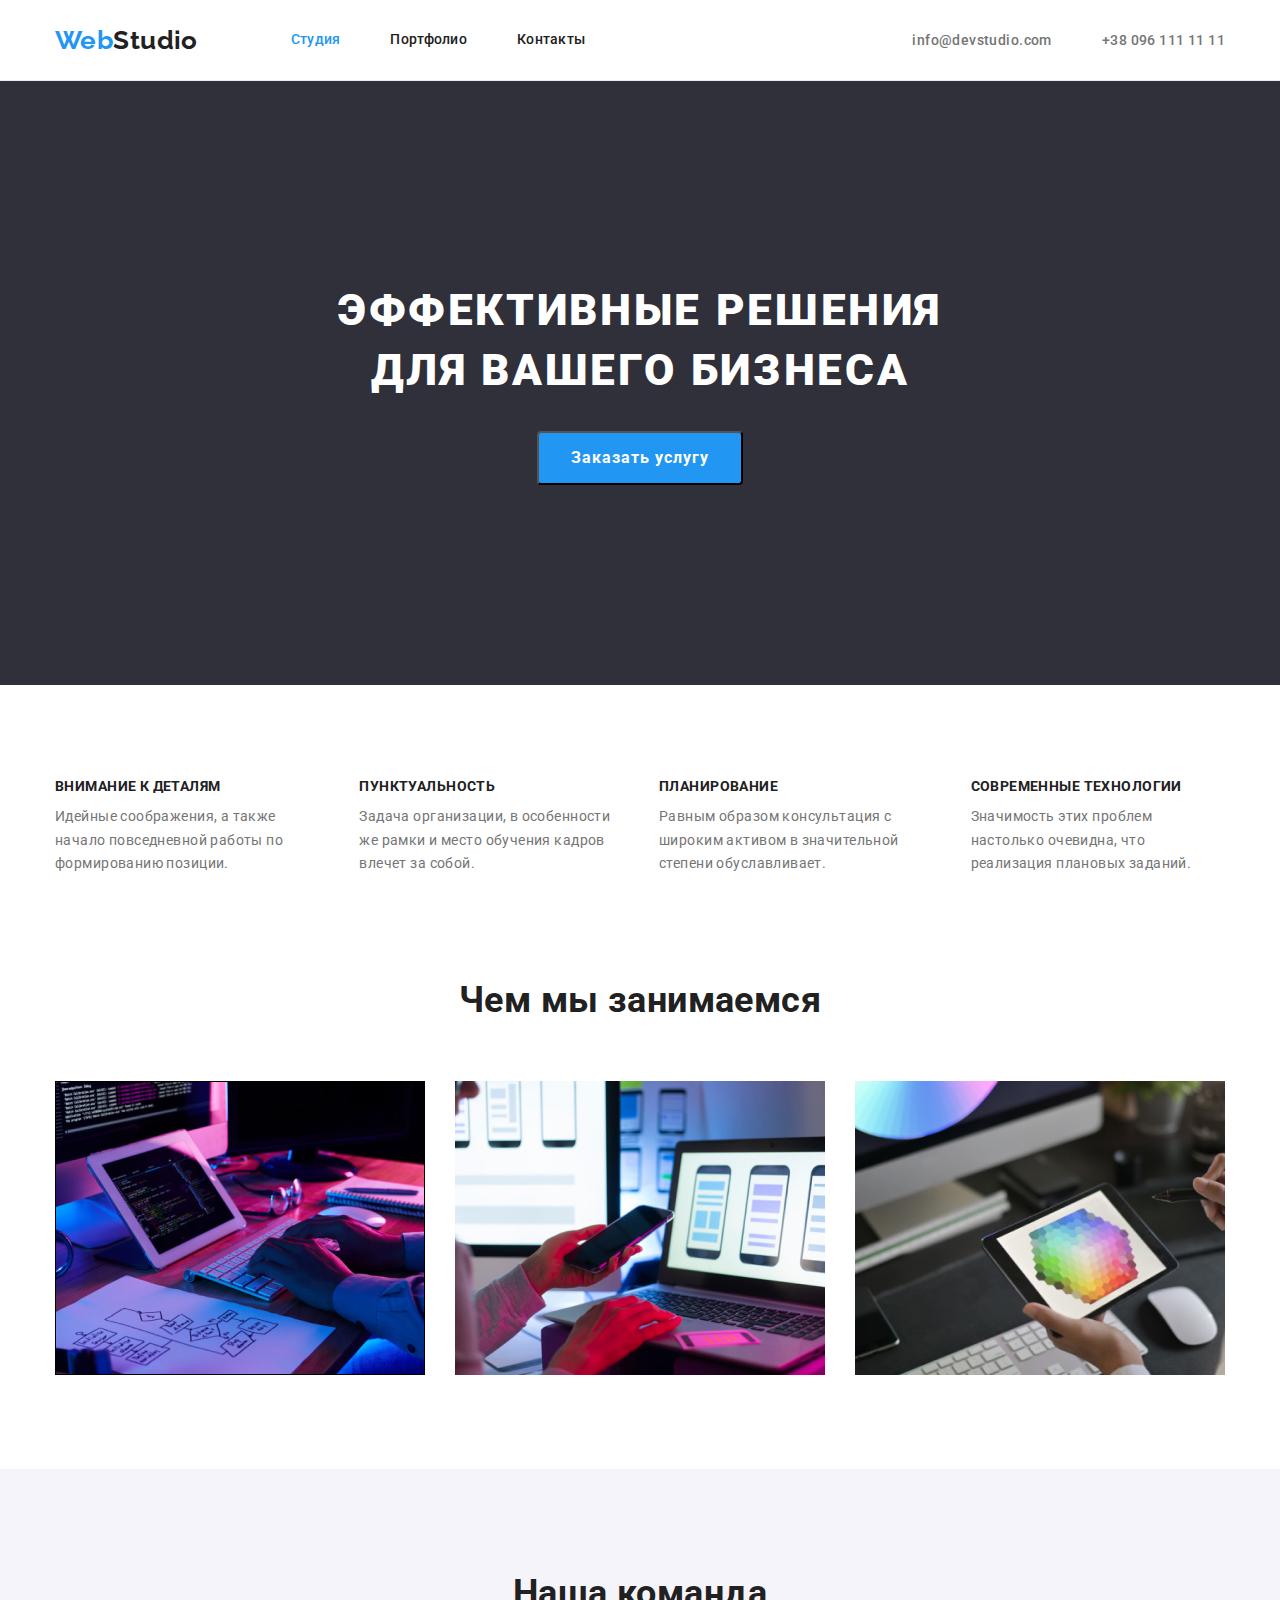
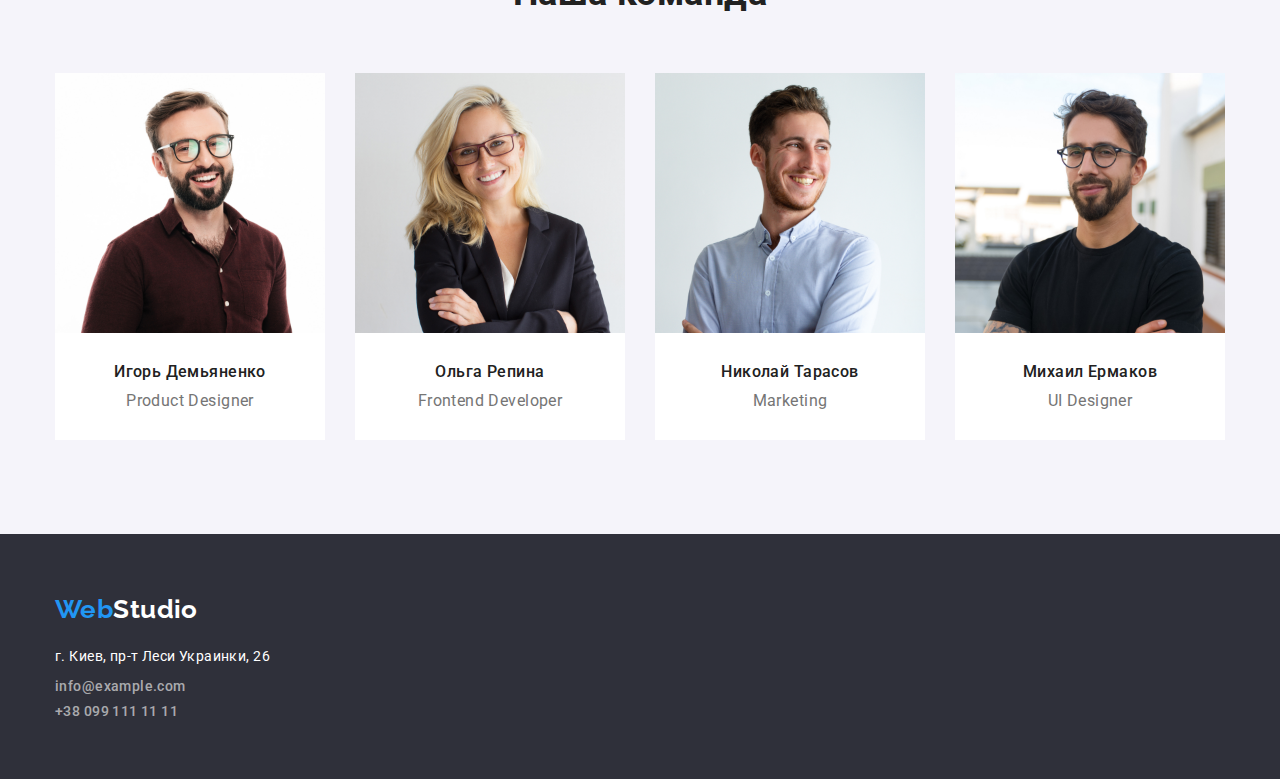
==== commit bda605a2: "Вносит поправки от ментора" ====
--- a/index.html
+++ b/index.html
@@ -20,7 +20,7 @@
                         <a href="./index.html" class="link current list">Студия</a>
                     </li>
                     <li class="item">
-                        <a href="./Portfolio.html" class="link list">Портфолио</a>
+                        <a href="./portfolio.html" class="link list">Портфолио</a>
                     </li>
                     <li class="item">
                         <a href="" class="link list">Контакты</a>
@@ -106,23 +106,31 @@
             <ul class="list">
                 <li class="item">
                     <img src="./images/Product-Designer.jpg" alt="Фото продук-дизайнера" width="270">
-                    <h3 class="team-name">Игорь Демьяненко</h3>
-                    <p lang="en" class="text">Product Designer</p>
+                    <div class="details">
+                        <h3 class="team-name">Игорь Демьяненко</h3>
+                        <p lang="en" class="text">Product Designer</p>
+                    </div>
                 </li>
                 <li class="item">
                     <img src="./images/Frontend-Developer.jpg" alt="Фото фронтенд-разработчика" width="270">
-                    <h3 class="team-name">Ольга Репина</h3>
-                    <p lang="en" class="text">Frontend Developer</p>
+                    <div class="details">
+                        <h3 class="team-name">Ольга Репина</h3>
+                        <p lang="en" class="text">Frontend Developer</p>
+                    </div>
                 </li>
                 <li class="item">
-                <img src="./images/Marketing.jpg" alt="Фото маркетолога" width="270">
-                    <h3 class="team-name">Николай Тарасов</h3>
-                    <p lang="en" class="text">Marketing</p>
+                    <img src="./images/Marketing.jpg" alt="Фото маркетолога" width="270">
+                    <div class="details">
+                        <h3 class="team-name">Николай Тарасов</h3>
+                        <p lang="en" class="text">Marketing</p>
+                    </div>
                 </li>
                 <li class="item">
                     <img src="./images/UI-Designer.jpg" alt="Фото дизайнера пользовательского интерфейса" width="270">
-                    <h3 class="team-name">Михаил Ермаков</h3>
-                    <p lang="en" class="text">UI Designer</p>
+                    <div class="details">
+                        <h3 class="team-name">Михаил Ермаков</h3>
+                        <p lang="en" class="text">UI Designer</p>
+                    </div>
                 </li>
             </ul>
         </div>
--- a/css/styles.css
+++ b/css/styles.css
@@ -35,6 +35,10 @@
   margin-bottom: 0;
 }
 
+a {
+  display: block;
+}
+
 /*Главные*/
 .container {
   width: 1200px;
@@ -113,7 +117,6 @@
 }
 
 .site-nav .link {
-  display: block;
   padding-top: 32px;
   padding-bottom: 32px;
 
@@ -148,10 +151,17 @@
 }
 
 .contacts-top {
+  padding-top: 32px;
+  padding-bottom: 32px;
+
   color: var(--text-color);
 }
 
 /*Герой*/
+.hero .container {
+  padding-top: 200px;
+  padding-bottom: 200px;
+}
 .hero-title {
   margin-bottom: 30px;
 
@@ -235,26 +245,26 @@
 
 .team .item {
   width: 270px;
+
+  background-color: var(--primary-white-color);
+  font-weight: 400;
+  font-size: 16px;
+  line-height: 1.18;
+  text-align: center;
+}
+
+.details {
+  padding-top: 30px;
+  padding-bottom: 30px;
   border-bottom-left-radius: 4px;
   border-bottom-right-radius: 4px;
-
-  background-color: var(--primary-white-color);
-  font-weight: 400;
-  font-size: 16px;
-  line-height: 1.18;
-  text-align: center;
 }
 
 .team-name {
-  margin-top: 30px;
   margin-bottom: 10px;
 
   font-weight: var(--special-font-weight);
   font-size: 16px;
-}
-
-.team .text {
-  margin-bottom: 30px;
 }
 
 /*Футер*/
@@ -268,7 +278,6 @@
 }
 
 .logo.bottom {
-  display: block;
   margin-bottom: 20px;
 
   color: var(--primary-white-color);
@@ -290,8 +299,6 @@
 }
 
 .contacts-text {
-  display: block;
-
   color: var(--another-color);
 }
 
